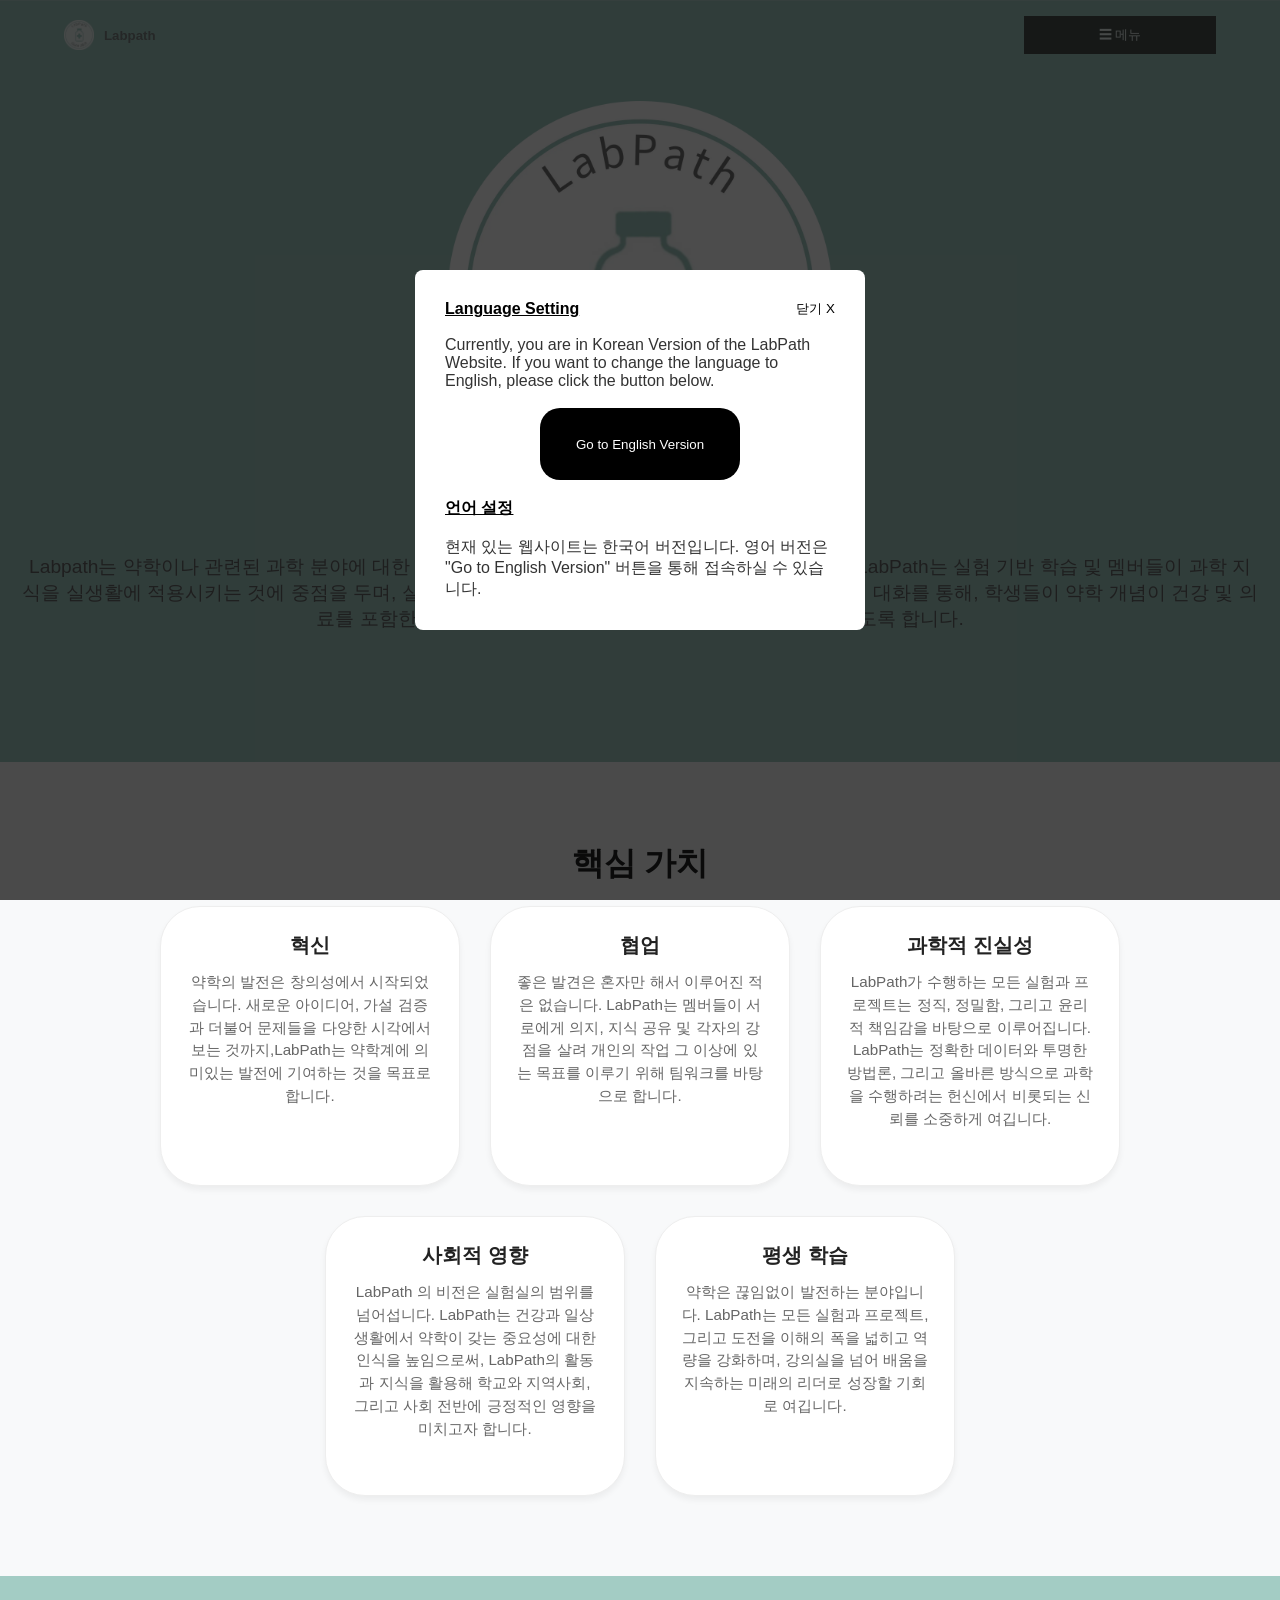
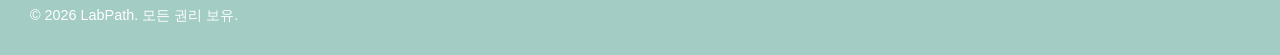
==== kr.html @ 472bafa0 "Add files via upload" ====
<!DOCTYPE html>
<html lang="ko">
<head>
    <meta charset="UTF-8">
    <meta name="viewport" content="width=device-width, initial-scale=1.0">
    <title>Labpath</title>
    <link rel="stylesheet" href="style.css">
    <script src="script.js"></script>
    <meta property="og:type" content="website">
    <meta property="og:image" content="https://labpathpharmacy.github.io/LabPath.webp" />
    <meta property="og:title" content="LabPath">
    <link rel="icon" type="image/x-icon" href="LabPath.webp" alt="LabPath Page">
    <meta property="og:description" content="고등학생으로 이루어진 약학 클럽(동아리)">
    <meta name="description" content="고등학생으로 이루어진 약학 클럽(동아리)">
    <link rel="alternate icon" href="https://labpathpharamcy.github.io/LabPath.ico" type="image/x-icon">
    <link rel="icon" href="https://labpathpharmacy.github.io/Labpath.svg" type="image/svg+xml">
</head>
<body>
    <header>
        <div class="container" id="con">
            <a href="kr.html" style="text-decoration: none;">
                <div class="logo">
                    <img src="LabPath.webp" style="width:30px;height:30px;">
                    <h5>Labpath</h5>
                </div>
            </a>
            <div class="bc">
                <button class="mt3" id="mb3" aria-label="menu" data-text-open="닫기 ✕" onclick="toggleMenu4()"> ☰ 메뉴</button>             
                <div class="mc3">
                    <!-- <a href="" style="text-decoration: none;"><button class="pec">프로젝트/일정</button></a> -->
                    <div class="mc2">
                        <button class="mt2" id="mb2" aria-label="reports" data-text-open="Reports" onclick="toggleMenu2()"> 보고서 </button>
                        <div class="sb2" id="ddM2">
                            <a href="LR1K.html"><button>비타민 C 적정 실험</button></a>
                            <a href="LR2K.html"><button>산-염기 적정</button></a>
                            <a href="LR3K.html"><button>루미놀 실험</button></a>
                        </div>
                    </div>
                    <div class="mc">
                        <button class="mt" id="mb" aria-label="contact" data-text-open="Close ✕" onclick="toggleMenu()">Contact</button>
                        <div class="sb" id="ddM">
                            <a href="https://forms.gle/cx5Lbpp7y3GXTNup8"><button aria-label="collaboration">협업 요청</button></a>
                            <a href="https://forms.gle/TPVjdrsGNQd8Svh7A"><button aria-label="suggestions">제안하기/문의하기</button></a>
                        </div>
                    </div>
                </div>
            </div> 
        </div>
    </header>
    <section class="hero">
        <div class="container hero-content">
            <img src="LabPath.webp" style="width:30vw;height:30vw;">
            <h2>LabPath</h2>
            <p>Labpath는 약학이나 관련된 과학 분야에 대한 지식과 관심 발전을 촉진하는 학생 주도 단체입니다. LabPath는 실험 기반 학습 및 멤버들이 과학 지식을 실생활에 적용시키는 것에 중점을 두며, 실험실 활동, 연구 중심 프로젝트 및 멤버들 간의 학술적 대화를 통해, 학생들이 약학 개념이 건강 및 의료를 포함한 생활 주변에 연관되는지에 관한 보다 깊은 이해를 하도록 합니다.</p>
        </div>
    </section>
    <section id="organizers" class="section bg-light">
        <div class="container">
            <h3 class="section-title">핵심 가치</h3>
            <div class="g">
                <div class="image-card">
                    <div class="card-body">
                        <h4>혁신</h4>
                        <p>약학의 발전은 창의성에서 시작되었습니다. 새로운 아이디어, 가설 검증과 더불어 문제들을 다양한 시각에서 보는 것까지,LabPath는 약학계에 의미있는 발전에 기여하는 것을 목표로 합니다. </p>
                    </div>
                </div>
                <div class="image-card">
                    <div class="card-body">
                        <h4>협업</h4>
                        <p>좋은 발견은 혼자만 해서 이루어진 적은 없습니다. LabPath는 멤버들이 서로에게 의지, 지식 공유 및 각자의 강점을 살려 개인의 작업 그 이상에 있는 목표를 이루기 위해 팀워크를 바탕으로 합니다.</p>
                    </div>
                </div>
                <div class="image-card">
                    <div class="card-body">
                        <h4>과학적 진실성</h4>
                        <p>LabPath가 수행하는 모든 실험과 프로젝트는 정직, 정밀함, 그리고 윤리적 책임감을 바탕으로 이루어집니다. LabPath는 정확한 데이터와 투명한 방법론, 그리고 올바른 방식으로 과학을 수행하려는 헌신에서 비롯되는 신뢰를 소중하게 여깁니다.</p>
                    </div>
                </div>
                <div class="image-card">
                    <div class="card-body">
                        <h4>사회적 영향</h4>
                        <p>LabPath 의 비전은 실험실의 범위를 넘어섭니다. LabPath는 건강과 일상생활에서 약학이 갖는 중요성에 대한 인식을 높임으로써, LabPath의 활동과 지식을 활용해 학교와 지역사회, 그리고 사회 전반에 긍정적인 영향을 미치고자 합니다.</p>
                    </div>
                </div>
                <div class="image-card">
                    <div class="card-body">
                        <h4>평생 학습</h4>
                        <p>약학은 끊임없이 발전하는 분야입니다. LabPath는 모든 실험과 프로젝트, 그리고 도전을 이해의 폭을 넓히고 역량을 강화하며, 강의실을 넘어 배움을 지속하는 미래의 리더로 성장할 기회로 여깁니다.</p>
                    </div>
                </div>
            </div>
        </div>
        <div id="pop" class="pop-o">
            <div class="notice">
                <button id="end" style="float:right ;border:none; background-color: transparent">닫기 X</button>
                <h9 style="text-decoration: underline; color:black;font-weight: bold">Language Setting</h9><br><br>
                <p>Currently, you are in Korean Version of the LabPath Website. If you want to change the language to English, please click the button below.</p><br>
                <a href="https://labpathpharmacy.github.io/" style="text-decoration: none;"><button class="lang" aria-label="English">Go to English Version</button></a>
                <br>
                <h10 style="text-decoration:underline;color:black;font-weight: bold;">언어 설정</h10><br><br>
                <p> 현재 있는 웹사이트는 한국어 버전입니다. 영어 버전은 "Go to English Version" 버튼을 통해 접속하실 수 있습니다.</p>
            </div>
        </div>
    </section>
    <footer>
        <div>
            <p> &copy; 2026 LabPath. 모든 권리 보유.</p>
        </div>
    </footer>
</body>
</html>
---- style.css ----
* {
    margin: 0;
    padding: 0;
    box-sizing: border-box;
    user-select: none;
}
body {
    font-family: 'Noto Sans KR', sans-serif;
    color: #333;
    background-color: #fff;
    width:100%
}
.content {
    padding:50px;
    line-height: 2.0;
    width:100%;
}
.container {
    width: 100%;
    margin: 0 auto;
    padding: 0 20px;
    position: sticky;
}
header {
    background: #a3ccc4;
    border-bottom: 1px solid #eee;
    position: sticky;
    top: 0;
    z-index: 100;
    width:100%;
}
header .container {
    display: flex;
    justify-content: space-between;
    align-items: center;
    height: 70px;
    width:100vw;
}
.logo {
    font-size: 1rem;
    color: #727272;
    margin-left:5vw;
    display:flex;
    flex-direction: row;
    align-items: center;
    gap:10px;
    font-weight: 700;
}
.hero {
    background: linear-gradient(rgba(163, 204, 196, 1), rgba(163, 204, 196, 1)), url('https://unsplash.com') no-repeat center center/cover;
    padding: 100px 0;
    text-align: center;
}
.hero-content h2 {
    font-size: 2.5rem;
    margin-bottom: 20px;
    color: #222;
}
.hero-content p {
    font-size: 1.2rem;
    color: #666;
    margin-bottom: 30px;
}
.section {
    padding: 80px 0;
}
.bg-light {
    background-color: #f8f9fa;
}
.section-title {
    font-size: 2rem;
    text-align: center;
    margin-bottom: 20px;
    color: #222;
}
.section-desc {
    text-align: center;
    max-width: 800px;
    margin: 0 auto;
    color: #666;
    font-size: 1.1rem;
}
.text-center {
    text-align: center;
}
.grid {
    display: grid;
    grid-template-columns: repeat(auto-fit, minmax(300px, 1fr));
    gap: 30px;
    margin-top: 40px;
}
.card {
    background: #fff;
    padding: 30px;
    border-radius: 40px;
    box-shadow: 0 4px 6px rgba(0,0,0,0.05);
    text-align: center;
    border: 1px solid #eee;
}
.card-icon {
    font-size: 3rem;
    margin-bottom: 15px;
}
.card p {
    color: #666;
    font-size: 0.95rem;
}
footer {
    background: #a3ccc4;
    color: #fff;
    text-align: left;
    padding: 20px 0;
    font-size: 0.9rem;
    padding:30px;   
}
.g {
    display: flex;
    flex-wrap: wrap;
    flex-direction: row;
    justify-content: center;
    gap:30px
}
.image-card {
    border-radius: 40px;
    box-shadow: 0 4px 6px rgba(0,0,0,0.05);
    overflow: hidden; 
    border: 1px solid #eee;
    background: #fff;
    width:300px;
    height:280px;
}
.card-body {
    padding: 25px;
    text-align: center;
}
.card-body h4 {
    font-size: 1.25rem;
    color: #222;
    margin-bottom: 12px;
    font-weight: bold;
}
.card-body p {
    font-size: 0.95rem;
    color: #666;
    line-height: 1.5;
}
#con {
    display: flex;
    justify-content: space-between;
    gap:80px;
    width: 100%;
    margin: 0 auto;
    padding: 0 20px;
    margin-top: 30px;
    margin-bottom: 30px;
    position: fixed;
    z-index: 1000;
    background-color: #a3ccc4;
    margin:0;
    padding: 0;
    box-sizing: border-box; 
    opacity:0.8;
}
.bc {
    font-family: Arial, sans-serif;
    position: relative;
    display: inline-block;
    margin-right:5vw;
    width:15vw;
}
.mc3, .sb2, .sb {
    display: none;
    position: absolute;
    left: 0;
    background-color: #f9f9f9;
    box-shadow: 0px 8px 16px 0px rgba(0,0,0,0,2);
    z-index: 1;
}
.mc2, .mc {
    position: relative;
}
.bc button {
    width: 15vw;
    padding: 10px 15px;
    text-align: center;
    border: none;
    background: #fff;
    cursor: pointer;
}
.bc button:hover {
    background-color: #f1f1f1;
}
#mb3 {
    background-color: #333;
    color: white;
}
#mb3:hover {
    background-color: #555;
}
.show-menu {
    display: block !important;
}
p{
    width:100%
}
@media (max-width:620px) {
    .bc button {
        width:20vw;
    }
    .bc {
        margin-right: 8vw;
    }
}
@media (max-width: 440px) { 
    .bc button {
        width:24vw;
    }
    .bc {
        margin-right: 12vw;
    }
}
@media (max-width:356px)  {
    .bc button {
        width:26vw;
    }
    .bc {
        margin-right: 16vw;
    }
}
@media (max-width:329px)  {
    .bc button {
        width:24vw;
    }
    .bc {
        margin-right: 12vw;
    }
}
.pop-o {
    position: fixed;
    top: 0; left: 0;
    width: 100%; height: 100%;
    background: rgba(0,0,0,0.7);
    display: none;
    justify-content: center;
    align-items: center;
    z-index: 9999;
    padding: 20px;
}
.pop-o.show {  
    display: flex;  
}
.notice {
    background: white;
    padding: 30px;
    border-radius: 8px;
    max-width: 450px;
    width: 100%;
}
.lang {
    background: black;
    color: white;
    margin-left: auto;
    margin-right: auto;
    width:200px;
    border:none;
    height:8vh;
    border-radius: 20px;
    display:flex; justify-content:center; align-items: center;
}
.lang:hover {
    background-color: #a3ccc4;
    color:#727272
}
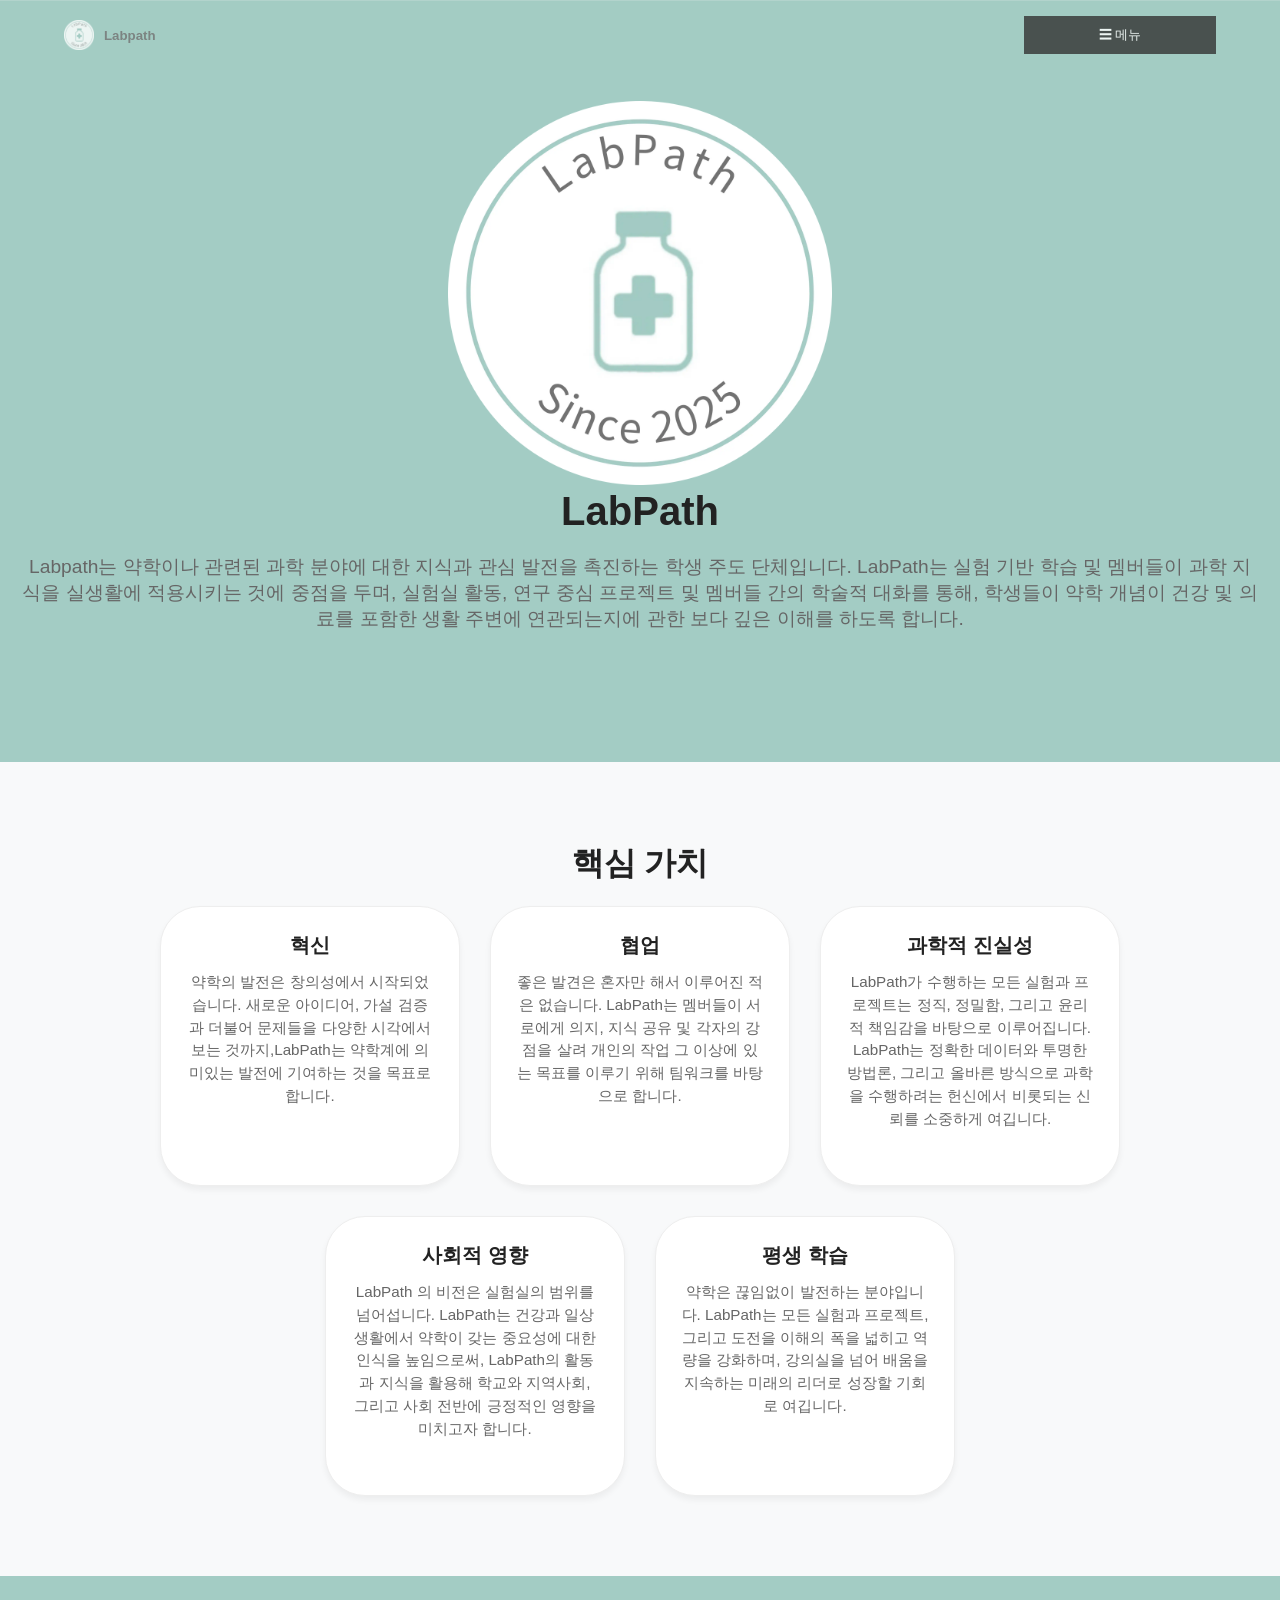
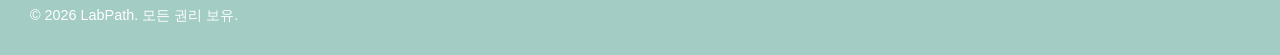
==== commit 4bbe56f5: "Update kr.html" ====
--- a/kr.html
+++ b/kr.html
@@ -5,7 +5,7 @@
     <meta name="viewport" content="width=device-width, initial-scale=1.0">
     <title>Labpath</title>
     <link rel="stylesheet" href="style.css">
-    <script src="script.js"></script>
+    <script src="script1.js"></script>
     <meta property="og:type" content="website">
     <meta property="og:image" content="https://labpathpharmacy.github.io/LabPath.webp" />
     <meta property="og:title" content="LabPath">
